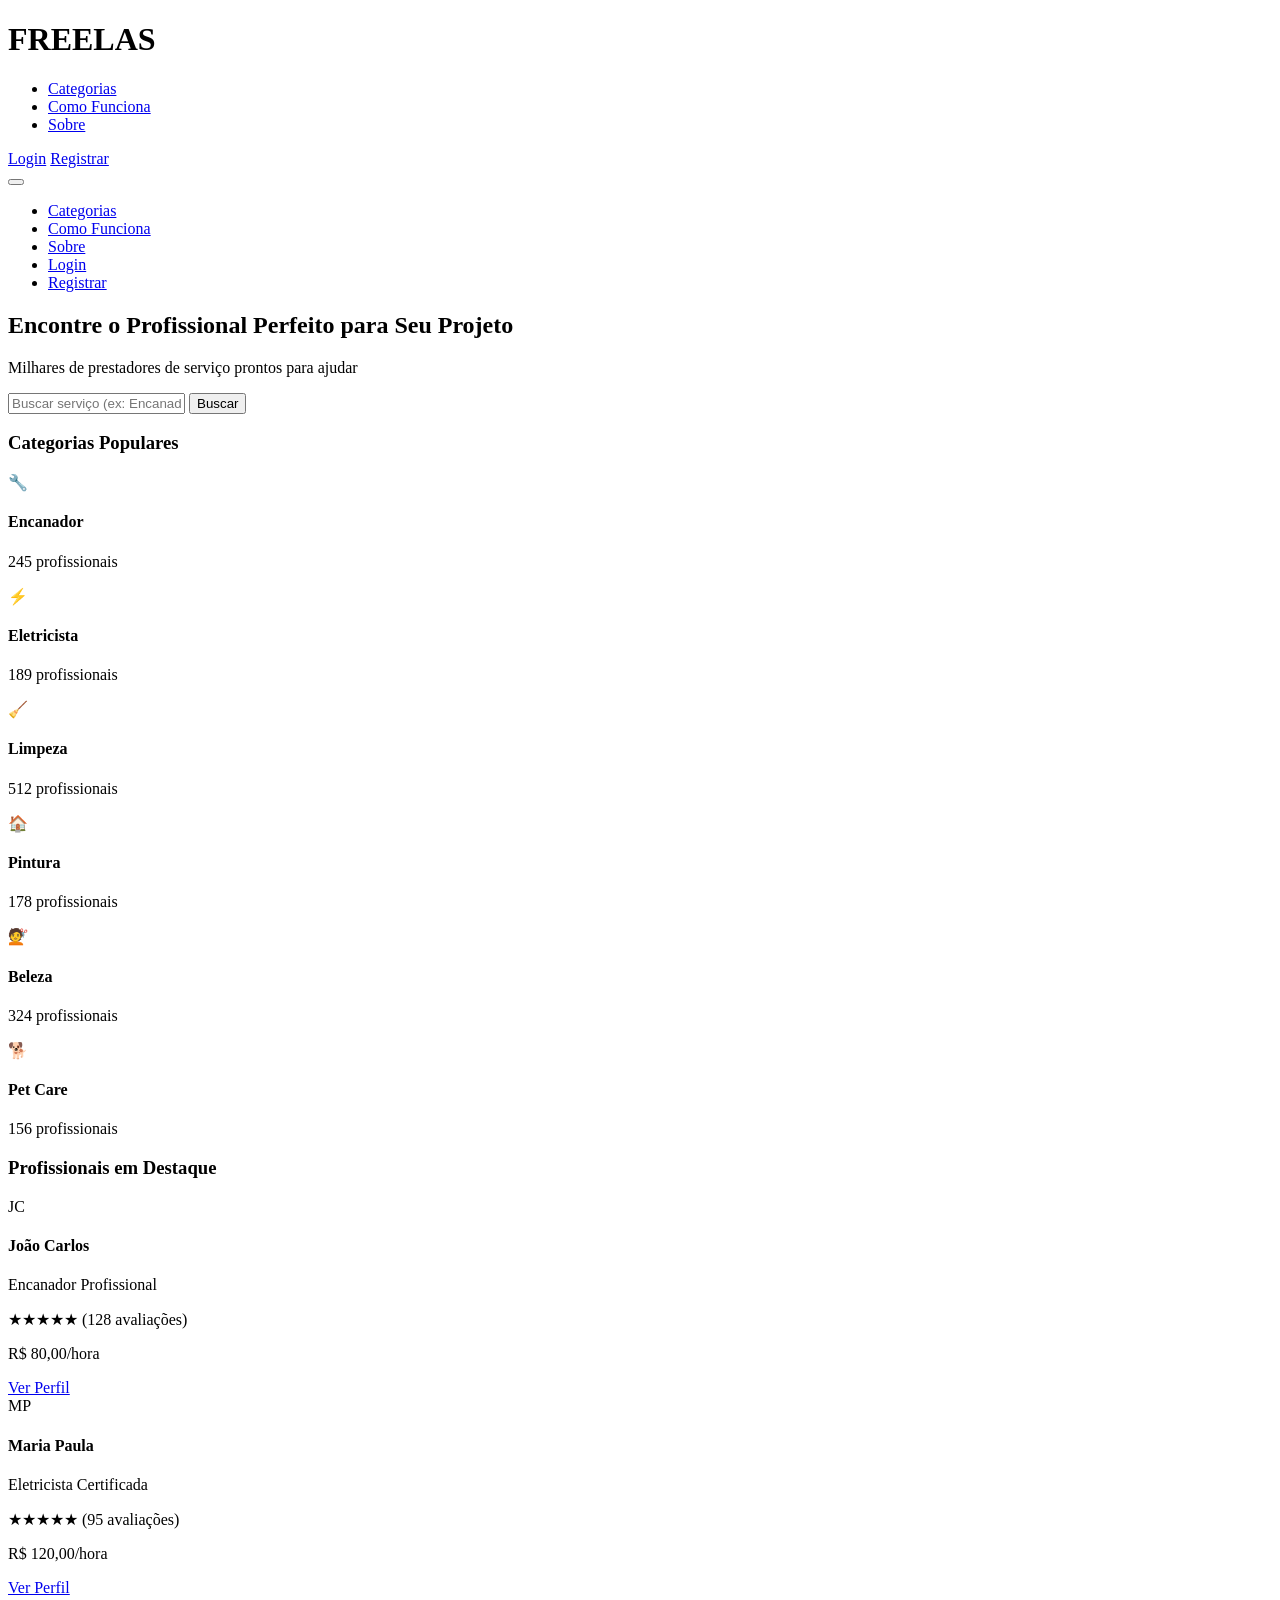
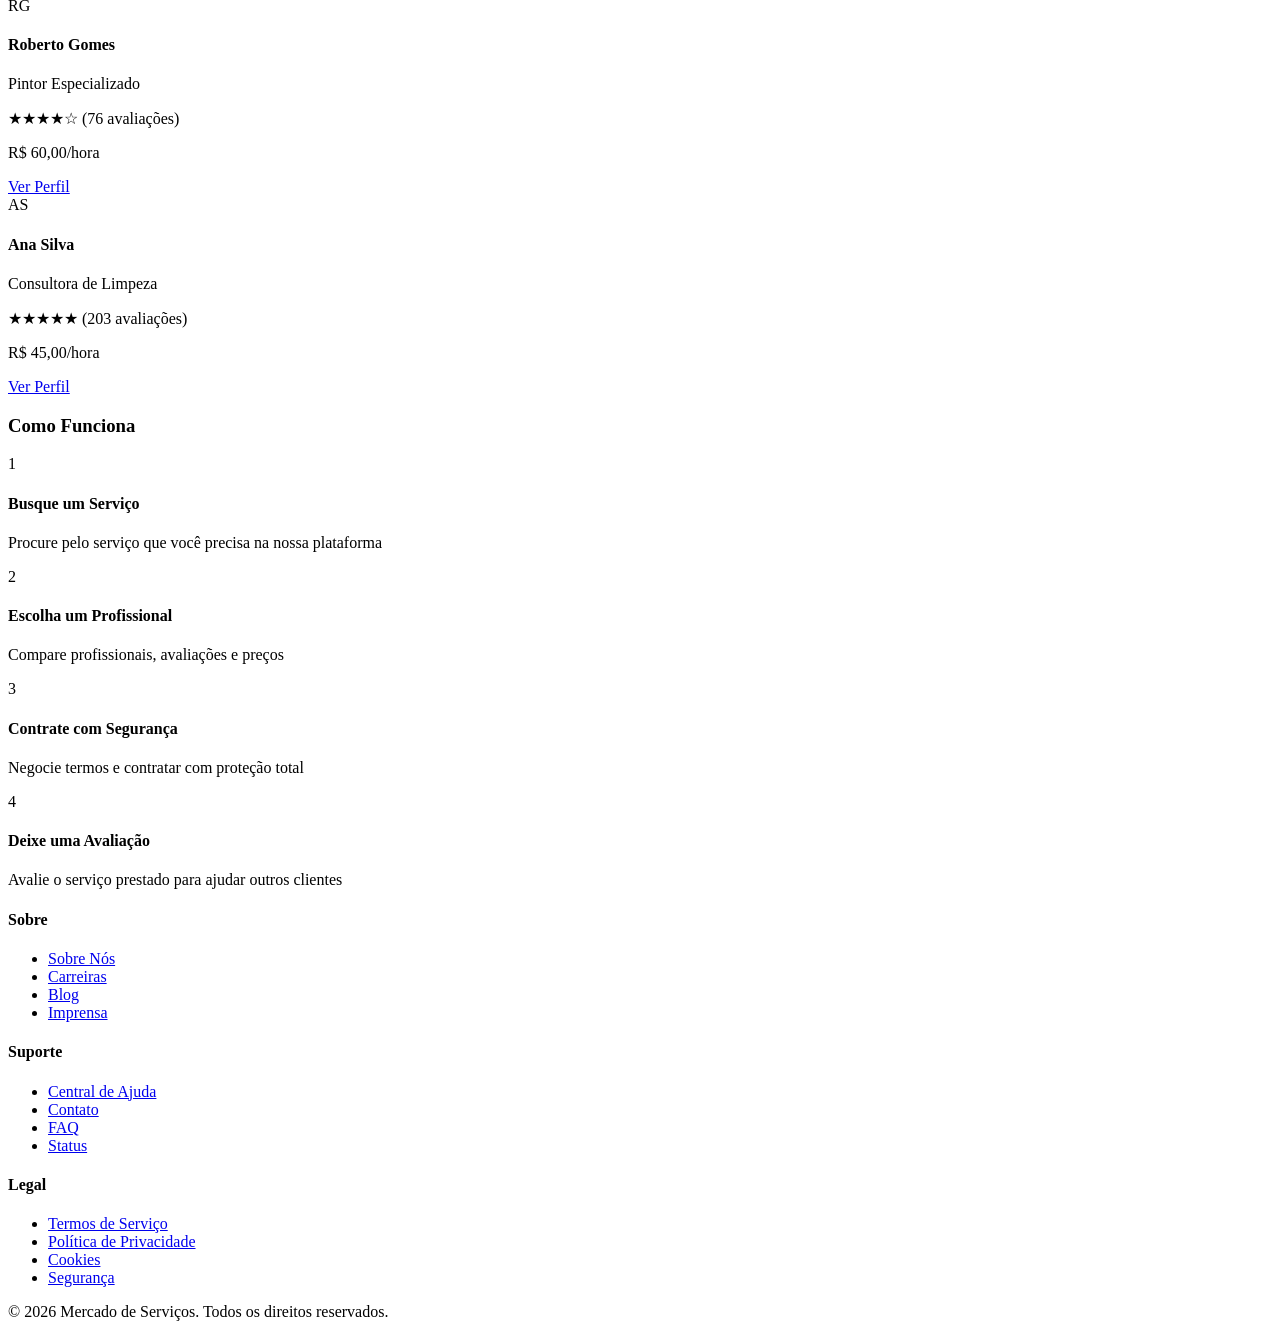
==== index.html @ 902e8f3e "first commit" ====
<!DOCTYPE html>
<html lang="pt-BR">
<head>
    <meta charset="UTF-8">
    <meta name="viewport" content="width=device-width, initial-scale=1.0">
    <title>FREELAS - Plataforma de Prestadores de Serviço</title>
    <link rel=\"stylesheet\" href=\"styles.css\">
    <link rel=\"stylesheet\" href=\"pages/home.css\">
</head>
<body>
    <!-- Header -->
    <header class=\"header\">
        <div class=\"container\">
            <div class=\"header__content\">
                <div class=\"logo\">
                    <h1>FREELAS</h1>
                </div>
                <nav class="nav">
                    <ul class="nav__list">
                        <li><a href="#" class="nav__link">Categorias</a></li>
                        <li><a href="#" class="nav__link">Como Funciona</a></li>
                        <li><a href="#" class="nav__link">Sobre</a></li>
                    </ul>
                </nav>
                <div class="header__actions">
                    <a href="pages/login.html" class="btn btn--secondary">Login</a>
                    <a href="pages/register.html" class="btn btn--primary">Registrar</a>
                </div>
                <button class="hamburger" id="hamburger" aria-label="Menu">
                    <span></span>
                    <span></span>
                    <span></span>
                </button>
            </div>
        </div>
    </header>

    <!-- Mobile Navigation -->
    <nav class="mobile-nav" id="mobileNav">
        <ul class="mobile-nav__list">
            <li><a href="#" class="mobile-nav__link">Categorias</a></li>
            <li><a href="#" class="mobile-nav__link">Como Funciona</a></li>
            <li><a href="#" class="mobile-nav__link">Sobre</a></li>
            <li><a href="login.html" class="mobile-nav__link">Login</a></li>
            <li><a href="register.html" class="mobile-nav__link">Registrar</a></li>
        </ul>
    </nav>

    <!-- Main Content -->
    <main>
        <!-- Hero Section -->
        <section class="hero">
            <div class="container">
                <div class="hero__content">
                    <h2 class="hero__title">Encontre o Profissional Perfeito para Seu Projeto</h2>
                    <p class="hero__subtitle">Milhares de prestadores de serviço prontos para ajudar</p>
                    
                    <form class="search-bar" id="heroSearch">
                        <div class="search-bar__wrapper">
                            <input 
                                type="text" 
                                class="search-bar__input" 
                                placeholder="Buscar serviço (ex: Encanador, Eletricista)..."
                                required
                            >
                            <button type="submit" class="btn btn--primary search-bar__btn">Buscar</button>
                        </div>
                    </form>
                </div>
            </div>
        </section>

        <!-- Categories Section -->
        <section class="categories">
            <div class="container">
                <h3 class="section-title">Categorias Populares</h3>
                <div class="categories__grid">
                    <div class="category-card">
                        <div class="category-card__icon">🔧</div>
                        <h4 class="category-card__title">Encanador</h4>
                        <p class="category-card__count">245 profissionais</p>
                    </div>
                    <div class="category-card">
                        <div class="category-card__icon">⚡</div>
                        <h4 class="category-card__title">Eletricista</h4>
                        <p class="category-card__count">189 profissionais</p>
                    </div>
                    <div class="category-card">
                        <div class="category-card__icon">🧹</div>
                        <h4 class="category-card__title">Limpeza</h4>
                        <p class="category-card__count">512 profissionais</p>
                    </div>
                    <div class="category-card">
                        <div class="category-card__icon">🏠</div>
                        <h4 class="category-card__title">Pintura</h4>
                        <p class="category-card__count">178 profissionais</p>
                    </div>
                    <div class="category-card">
                        <div class="category-card__icon">💇</div>
                        <h4 class="category-card__title">Beleza</h4>
                        <p class="category-card__count">324 profissionais</p>
                    </div>
                    <div class="category-card">
                        <div class="category-card__icon">🐕</div>
                        <h4 class="category-card__title">Pet Care</h4>
                        <p class="category-card__count">156 profissionais</p>
                    </div>
                </div>
            </div>
        </section>

        <!-- Featured Freelancers Section -->
        <section class="featured-freelancers">
            <div class="container">
                <h3 class="section-title">Profissionais em Destaque</h3>
                <div class="freelancers__grid">
                    <div class="freelancer-card">
                        <div class="freelancer-card__image">
                            <div class="placeholder-avatar">JC</div>
                        </div>
                        <h4 class="freelancer-card__name">João Carlos</h4>
                        <p class="freelancer-card__service">Encanador Profissional</p>
                        <div class="freelancer-card__rating">
                            <span class="rating-stars">★★★★★</span>
                            <span class="rating-count">(128 avaliações)</span>
                        </div>
                        <p class="freelancer-card__rate">R$ 80,00/hora</p>
                        <a href="profile.html" class="btn btn--secondary btn--full">Ver Perfil</a>
                    </div>

                    <div class="freelancer-card">
                        <div class="freelancer-card__image">
                            <div class="placeholder-avatar">MP</div>
                        </div>
                        <h4 class="freelancer-card__name">Maria Paula</h4>
                        <p class="freelancer-card__service">Eletricista Certificada</p>
                        <div class="freelancer-card__rating">
                            <span class="rating-stars">★★★★★</span>
                            <span class="rating-count">(95 avaliações)</span>
                        </div>
                        <p class="freelancer-card__rate">R$ 120,00/hora</p>
                        <a href="profile.html" class="btn btn--secondary btn--full">Ver Perfil</a>
                    </div>

                    <div class="freelancer-card">
                        <div class="freelancer-card__image">
                            <div class="placeholder-avatar">RG</div>
                        </div>
                        <h4 class="freelancer-card__name">Roberto Gomes</h4>
                        <p class="freelancer-card__service">Pintor Especializado</p>
                        <div class="freelancer-card__rating">
                            <span class="rating-stars">★★★★☆</span>
                            <span class="rating-count">(76 avaliações)</span>
                        </div>
                        <p class="freelancer-card__rate">R$ 60,00/hora</p>
                        <a href="profile.html" class="btn btn--secondary btn--full">Ver Perfil</a>
                    </div>

                    <div class="freelancer-card">
                        <div class="freelancer-card__image">
                            <div class="placeholder-avatar">AS</div>
                        </div>
                        <h4 class="freelancer-card__name">Ana Silva</h4>
                        <p class="freelancer-card__service">Consultora de Limpeza</p>
                        <div class="freelancer-card__rating">
                            <span class="rating-stars">★★★★★</span>
                            <span class="rating-count">(203 avaliações)</span>
                        </div>
                        <p class="freelancer-card__rate">R$ 45,00/hora</p>
                        <a href="profile.html" class="btn btn--secondary btn--full">Ver Perfil</a>
                    </div>
                </div>
            </div>
        </section>

        <!-- How It Works Section -->
        <section class="how-it-works">
            <div class="container">
                <h3 class="section-title">Como Funciona</h3>
                <div class="steps-grid">
                    <div class="step-card">
                        <div class="step-card__number">1</div>
                        <h4 class="step-card__title">Busque um Serviço</h4>
                        <p class="step-card__description">Procure pelo serviço que você precisa na nossa plataforma</p>
                    </div>
                    <div class="step-card">
                        <div class="step-card__number">2</div>
                        <h4 class="step-card__title">Escolha um Profissional</h4>
                        <p class="step-card__description">Compare profissionais, avaliações e preços</p>
                    </div>
                    <div class="step-card">
                        <div class="step-card__number">3</div>
                        <h4 class="step-card__title">Contrate com Segurança</h4>
                        <p class="step-card__description">Negocie termos e contratar com proteção total</p>
                    </div>
                    <div class="step-card">
                        <div class="step-card__number">4</div>
                        <h4 class="step-card__title">Deixe uma Avaliação</h4>
                        <p class="step-card__description">Avalie o serviço prestado para ajudar outros clientes</p>
                    </div>
                </div>
            </div>
        </section>
    </main>

    <!-- Footer -->
    <footer class="footer">
        <div class="container">
            <div class="footer__grid">
                <div class="footer__section">
                    <h4 class="footer__title">Sobre</h4>
                    <ul class="footer__links">
                        <li><a href="#">Sobre Nós</a></li>
                        <li><a href="#">Carreiras</a></li>
                        <li><a href="#">Blog</a></li>
                        <li><a href="#">Imprensa</a></li>
                    </ul>
                </div>
                <div class="footer__section">
                    <h4 class="footer__title">Suporte</h4>
                    <ul class="footer__links">
                        <li><a href="#">Central de Ajuda</a></li>
                        <li><a href="#">Contato</a></li>
                        <li><a href="#">FAQ</a></li>
                        <li><a href="#">Status</a></li>
                    </ul>
                </div>
                <div class="footer__section">
                    <h4 class="footer__title">Legal</h4>
                    <ul class="footer__links">
                        <li><a href="#">Termos de Serviço</a></li>
                        <li><a href="#">Política de Privacidade</a></li>
                        <li><a href="#">Cookies</a></li>
                        <li><a href="#">Segurança</a></li>
                    </ul>
                </div>
            </div>
            <div class="footer__bottom">
                <p>&copy; 2026 Mercado de Serviços. Todos os direitos reservados.</p>
            </div>
        </div>
    </footer>

    <script src="script.js"></script>
</body>
</html>
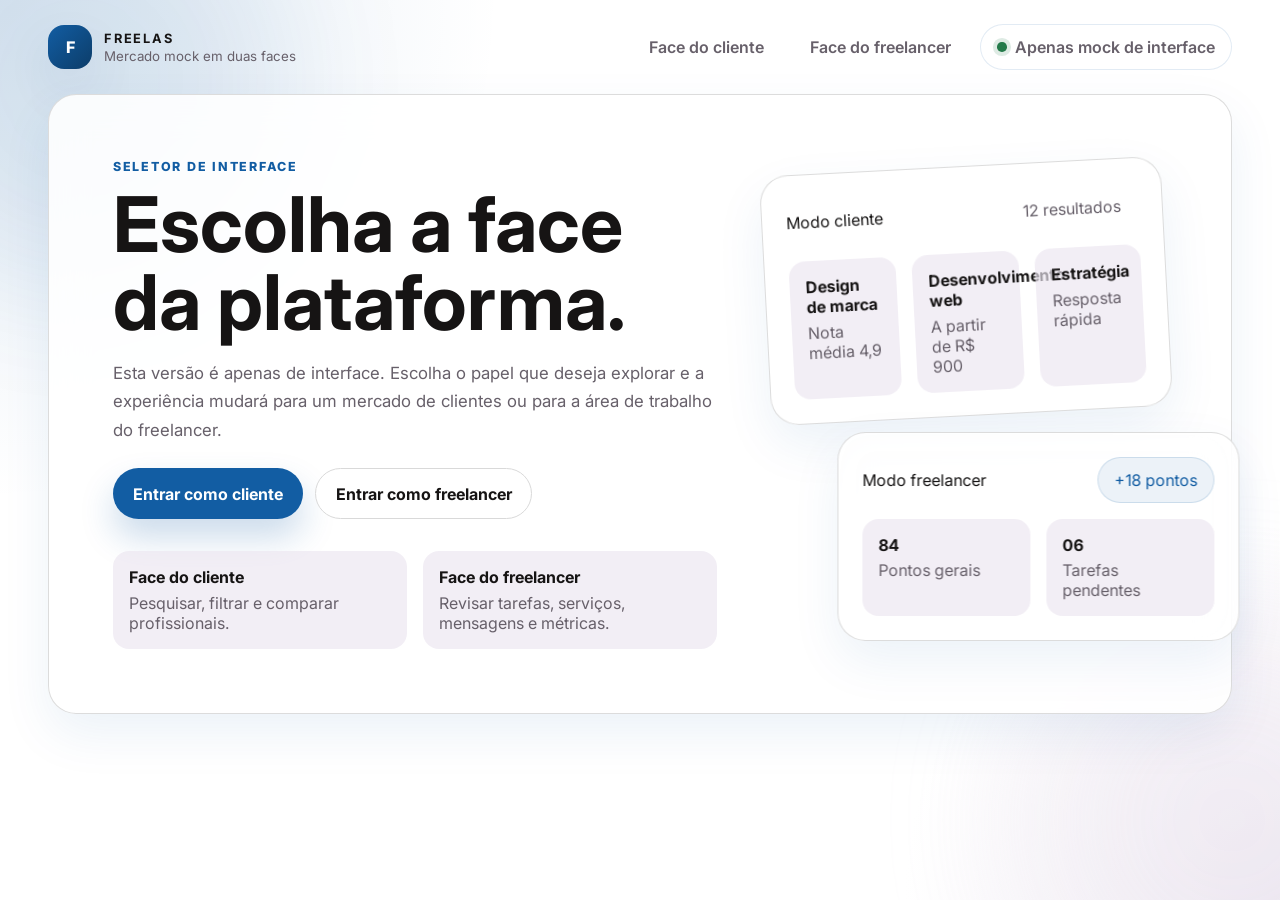
==== commit 13a5868d: "-versão final" ====
--- a/index.html
+++ b/index.html
@@ -1,246 +1,243 @@
 <!DOCTYPE html>
 <html lang="pt-BR">
-<head>
-    <meta charset="UTF-8">
-    <meta name="viewport" content="width=device-width, initial-scale=1.0">
-    <title>FREELAS - Plataforma de Prestadores de Serviço</title>
-    <link rel=\"stylesheet\" href=\"styles.css\">
-    <link rel=\"stylesheet\" href=\"pages/home.css\">
-</head>
-<body>
-    <!-- Header -->
-    <header class=\"header\">
-        <div class=\"container\">
-            <div class=\"header__content\">
-                <div class=\"logo\">
-                    <h1>FREELAS</h1>
-                </div>
-                <nav class="nav">
-                    <ul class="nav__list">
-                        <li><a href="#" class="nav__link">Categorias</a></li>
-                        <li><a href="#" class="nav__link">Como Funciona</a></li>
-                        <li><a href="#" class="nav__link">Sobre</a></li>
-                    </ul>
-                </nav>
-                <div class="header__actions">
-                    <a href="pages/login.html" class="btn btn--secondary">Login</a>
-                    <a href="pages/register.html" class="btn btn--primary">Registrar</a>
-                </div>
-                <button class="hamburger" id="hamburger" aria-label="Menu">
-                    <span></span>
-                    <span></span>
-                    <span></span>
-                </button>
-            </div>
-        </div>
+  <head>
+    <meta charset="UTF-8" />
+    <meta name="viewport" content="width=device-width, initial-scale=1.0" />
+    <meta name="description" content="Interface mock do FREELAS para clientes e freelancers." />
+    <title>FREELAS</title>
+    <link rel="preconnect" href="https://fonts.googleapis.com" />
+    <link rel="preconnect" href="https://fonts.gstatic.com" crossorigin />
+    <link href="https://fonts.googleapis.com/css2?family=Inter:wght@400;500;600;700;800&display=swap" rel="stylesheet" />
+    <link rel="stylesheet" href="style.css" />
+  </head>
+  <body class="app-shell" data-role="selector">
+    <div class="ambient ambient-left" aria-hidden="true"></div>
+    <div class="ambient ambient-right" aria-hidden="true"></div>
+
+    <header class="topbar">
+      <a class="brand" href="./" aria-label="FREELAS home">
+        <span class="brand-mark">F</span>
+        <span>
+          <strong>FREELAS</strong>
+          <small>Mercado mock em duas faces</small>
+        </span>
+      </a>
+
+      <div class="topbar-actions">
+        <div class="role-pills" role="tablist" aria-label="Trocar experiência">
+          <button class="pill" type="button" data-switch-role="client">Face do cliente</button>
+          <button class="pill" type="button" data-switch-role="freelancer">Face do freelancer</button>
+        </div>
+        <div class="session-badge">
+          <span class="dot"></span>
+          Apenas mock de interface
+        </div>
+      </div>
     </header>
 
-    <!-- Mobile Navigation -->
-    <nav class="mobile-nav" id="mobileNav">
-        <ul class="mobile-nav__list">
-            <li><a href="#" class="mobile-nav__link">Categorias</a></li>
-            <li><a href="#" class="mobile-nav__link">Como Funciona</a></li>
-            <li><a href="#" class="mobile-nav__link">Sobre</a></li>
-            <li><a href="login.html" class="mobile-nav__link">Login</a></li>
-            <li><a href="register.html" class="mobile-nav__link">Registrar</a></li>
-        </ul>
-    </nav>
-
-    <!-- Main Content -->
-    <main>
-        <!-- Hero Section -->
-        <section class="hero">
-            <div class="container">
-                <div class="hero__content">
-                    <h2 class="hero__title">Encontre o Profissional Perfeito para Seu Projeto</h2>
-                    <p class="hero__subtitle">Milhares de prestadores de serviço prontos para ajudar</p>
-                    
-                    <form class="search-bar" id="heroSearch">
-                        <div class="search-bar__wrapper">
-                            <input 
-                                type="text" 
-                                class="search-bar__input" 
-                                placeholder="Buscar serviço (ex: Encanador, Eletricista)..."
-                                required
-                            >
-                            <button type="submit" class="btn btn--primary search-bar__btn">Buscar</button>
-                        </div>
-                    </form>
-                </div>
-            </div>
+    <main class="app-main">
+      <section class="hero-panel" id="role-selector" aria-labelledby="role-selector-title">
+        <div class="hero-copy">
+          <p class="eyebrow">Seletor de interface</p>
+          <h1 id="role-selector-title">Escolha a face da plataforma.</h1>
+          <p class="hero-text">
+            Esta versão é apenas de interface. Escolha o papel que deseja explorar e a experiência mudará para um mercado de clientes ou para a área de trabalho do freelancer.
+          </p>
+
+          <div class="hero-actions">
+            <button class="cta primary" type="button" data-start-role="client">Entrar como cliente</button>
+            <button class="cta secondary" type="button" data-start-role="freelancer">Entrar como freelancer</button>
+          </div>
+
+          <div class="hero-notes">
+            <div>
+              <strong>Face do cliente</strong>
+              <span>Pesquisar, filtrar e comparar profissionais.</span>
+            </div>
+            <div>
+              <strong>Face do freelancer</strong>
+              <span>Revisar tarefas, serviços, mensagens e métricas.</span>
+            </div>
+          </div>
+        </div>
+
+        <div class="hero-preview">
+          <div class="preview-card preview-card-client">
+            <div class="preview-header">
+              <span>Modo cliente</span>
+              <span class="preview-chip">12 resultados</span>
+            </div>
+            <div class="preview-grid">
+              <article>
+                <strong>Design de marca</strong>
+                <span>Nota média 4,9</span>
+              </article>
+              <article>
+                <strong>Desenvolvimento web</strong>
+                <span>A partir de R$ 900</span>
+              </article>
+              <article>
+                <strong>Estratégia</strong>
+                <span>Resposta rápida</span>
+              </article>
+            </div>
+          </div>
+
+          <div class="preview-card preview-card-freelancer">
+            <div class="preview-header">
+              <span>Modo freelancer</span>
+              <span class="preview-chip accent">+18 pontos</span>
+            </div>
+            <div class="mini-metrics">
+              <article>
+                <strong>84</strong>
+                <span>Pontos gerais</span>
+              </article>
+              <article>
+                <strong>06</strong>
+                <span>Tarefas pendentes</span>
+              </article>
+            </div>
+          </div>
+        </div>
+      </section>
+
+      <section class="experience" id="experience" hidden>
+        <section class="client-experience" id="client-experience" hidden>
+          <div class="client-toolbar surface-panel">
+            <div>
+              <p class="eyebrow">Mercado</p>
+              <h2>Encontre o profissional certo</h2>
+            </div>
+
+            <div class="toolbar-actions">
+              <label class="searchbar">
+                <span class="icon" aria-hidden="true">
+                  <svg viewBox="0 0 24 24" fill="none" stroke="currentColor" stroke-width="2" stroke-linecap="round" stroke-linejoin="round">
+                    <circle cx="11" cy="11" r="7"></circle>
+                    <path d="m20 20-3.5-3.5"></path>
+                  </svg>
+                </span>
+                <input id="client-search" type="search" placeholder="Buscar por nome, habilidade ou cidade" />
+              </label>
+
+              <button class="cta secondary filters-button" type="button" data-open-filters>Filtros</button>
+            </div>
+          </div>
+
+          <div class="client-layout">
+            <aside class="filter-sidebar surface-panel" aria-label="Filtros do mercado">
+              <div class="sidebar-title">
+                <h3>Filtros</h3>
+                <button class="text-button" type="button" data-reset-client-filters>Redefinir</button>
+              </div>
+
+              <div class="filter-group">
+                <h4>Categoria</h4>
+                <label><input type="radio" name="category" value="all" checked /> Todas</label>
+                <label><input type="radio" name="category" value="design" /> Design</label>
+                <label><input type="radio" name="category" value="development" /> Desenvolvimento</label>
+                <label><input type="radio" name="category" value="marketing" /> Marketing</label>
+                <label><input type="radio" name="category" value="writing" /> Redação</label>
+              </div>
+
+              <div class="filter-group">
+                <h4>Nota mínima</h4>
+                <input id="rating-range" type="range" min="3" max="5" step="0.5" value="4" />
+                <div class="range-labels">
+                  <span>3.0</span>
+                  <span id="rating-value">4.0+</span>
+                  <span>5.0</span>
+                </div>
+              </div>
+
+              <div class="filter-group">
+                <h4>Orçamento</h4>
+                <label><input type="checkbox" name="budget" value="starter" checked /> Inicial</label>
+                <label><input type="checkbox" name="budget" value="growth" checked /> Crescimento</label>
+                <label><input type="checkbox" name="budget" value="premium" checked /> Premium</label>
+              </div>
+            </aside>
+
+            <div class="client-results">
+              <div class="results-meta surface-panel">
+                <div>
+                  <strong id="results-count">0 profissionais</strong>
+                  <p id="results-summary">Refine sua busca para comparar talentos rapidamente.</p>
+                </div>
+
+                <label class="sorter">
+                  <span>Ordenar por</span>
+                  <select id="client-sort">
+                    <option value="recommended">Recomendados</option>
+                    <option value="rating">Maior nota</option>
+                    <option value="price">Menor preço</option>
+                    <option value="response">Resposta mais rápida</option>
+                  </select>
+                </label>
+              </div>
+
+              <div class="active-chips" id="active-client-filters" aria-live="polite"></div>
+              <div class="professional-grid" id="professional-grid"></div>
+            </div>
+
+            <aside class="spotlight surface-panel" id="professional-spotlight" aria-live="polite"></aside>
+          </div>
         </section>
 
-        <!-- Categories Section -->
-        <section class="categories">
-            <div class="container">
-                <h3 class="section-title">Categorias Populares</h3>
-                <div class="categories__grid">
-                    <div class="category-card">
-                        <div class="category-card__icon">🔧</div>
-                        <h4 class="category-card__title">Encanador</h4>
-                        <p class="category-card__count">245 profissionais</p>
-                    </div>
-                    <div class="category-card">
-                        <div class="category-card__icon">⚡</div>
-                        <h4 class="category-card__title">Eletricista</h4>
-                        <p class="category-card__count">189 profissionais</p>
-                    </div>
-                    <div class="category-card">
-                        <div class="category-card__icon">🧹</div>
-                        <h4 class="category-card__title">Limpeza</h4>
-                        <p class="category-card__count">512 profissionais</p>
-                    </div>
-                    <div class="category-card">
-                        <div class="category-card__icon">🏠</div>
-                        <h4 class="category-card__title">Pintura</h4>
-                        <p class="category-card__count">178 profissionais</p>
-                    </div>
-                    <div class="category-card">
-                        <div class="category-card__icon">💇</div>
-                        <h4 class="category-card__title">Beleza</h4>
-                        <p class="category-card__count">324 profissionais</p>
-                    </div>
-                    <div class="category-card">
-                        <div class="category-card__icon">🐕</div>
-                        <h4 class="category-card__title">Pet Care</h4>
-                        <p class="category-card__count">156 profissionais</p>
-                    </div>
-                </div>
-            </div>
+        <section class="freelancer-experience" id="freelancer-experience" hidden>
+          <div class="workspace-layout">
+            <aside class="workspace-sidebar surface-panel" aria-label="Navegação da área de trabalho">
+              <div>
+                <p class="eyebrow">Área de trabalho</p>
+                <h2>Gerencie o dia</h2>
+              </div>
+
+              <nav class="workspace-nav" id="workspace-nav">
+                <button class="nav-item active" type="button" data-workspace-view="dashboard">Painel</button>
+                <button class="nav-item" type="button" data-workspace-view="services">Meus serviços</button>
+                <button class="nav-item" type="button" data-workspace-view="activities">Atividades</button>
+                <button class="nav-item" type="button" data-workspace-view="messages">Mensagens</button>
+              </nav>
+
+              <div class="sidebar-summary">
+                <strong>Pulso de hoje</strong>
+                <span>3 novos pedidos, 2 mensagens não lidas e 1 avaliação aguardando resposta.</span>
+              </div>
+            </aside>
+
+            <div class="workspace-main">
+              <div class="workspace-header surface-panel">
+                <div>
+                  <p class="eyebrow">Face do freelancer</p>
+                  <h2 id="workspace-title">Painel</h2>
+                </div>
+                <div class="workspace-switcher" role="tablist" aria-label="Visões da área de trabalho">
+                  <button class="pill active" type="button" data-workspace-view="dashboard">Painel</button>
+                  <button class="pill" type="button" data-workspace-view="services">Serviços</button>
+                  <button class="pill" type="button" data-workspace-view="activities">Atividades</button>
+                  <button class="pill" type="button" data-workspace-view="messages">Mensagens</button>
+                </div>
+              </div>
+
+              <div id="workspace-content"></div>
+            </div>
+          </div>
         </section>
-
-        <!-- Featured Freelancers Section -->
-        <section class="featured-freelancers">
-            <div class="container">
-                <h3 class="section-title">Profissionais em Destaque</h3>
-                <div class="freelancers__grid">
-                    <div class="freelancer-card">
-                        <div class="freelancer-card__image">
-                            <div class="placeholder-avatar">JC</div>
-                        </div>
-                        <h4 class="freelancer-card__name">João Carlos</h4>
-                        <p class="freelancer-card__service">Encanador Profissional</p>
-                        <div class="freelancer-card__rating">
-                            <span class="rating-stars">★★★★★</span>
-                            <span class="rating-count">(128 avaliações)</span>
-                        </div>
-                        <p class="freelancer-card__rate">R$ 80,00/hora</p>
-                        <a href="profile.html" class="btn btn--secondary btn--full">Ver Perfil</a>
-                    </div>
-
-                    <div class="freelancer-card">
-                        <div class="freelancer-card__image">
-                            <div class="placeholder-avatar">MP</div>
-                        </div>
-                        <h4 class="freelancer-card__name">Maria Paula</h4>
-                        <p class="freelancer-card__service">Eletricista Certificada</p>
-                        <div class="freelancer-card__rating">
-                            <span class="rating-stars">★★★★★</span>
-                            <span class="rating-count">(95 avaliações)</span>
-                        </div>
-                        <p class="freelancer-card__rate">R$ 120,00/hora</p>
-                        <a href="profile.html" class="btn btn--secondary btn--full">Ver Perfil</a>
-                    </div>
-
-                    <div class="freelancer-card">
-                        <div class="freelancer-card__image">
-                            <div class="placeholder-avatar">RG</div>
-                        </div>
-                        <h4 class="freelancer-card__name">Roberto Gomes</h4>
-                        <p class="freelancer-card__service">Pintor Especializado</p>
-                        <div class="freelancer-card__rating">
-                            <span class="rating-stars">★★★★☆</span>
-                            <span class="rating-count">(76 avaliações)</span>
-                        </div>
-                        <p class="freelancer-card__rate">R$ 60,00/hora</p>
-                        <a href="profile.html" class="btn btn--secondary btn--full">Ver Perfil</a>
-                    </div>
-
-                    <div class="freelancer-card">
-                        <div class="freelancer-card__image">
-                            <div class="placeholder-avatar">AS</div>
-                        </div>
-                        <h4 class="freelancer-card__name">Ana Silva</h4>
-                        <p class="freelancer-card__service">Consultora de Limpeza</p>
-                        <div class="freelancer-card__rating">
-                            <span class="rating-stars">★★★★★</span>
-                            <span class="rating-count">(203 avaliações)</span>
-                        </div>
-                        <p class="freelancer-card__rate">R$ 45,00/hora</p>
-                        <a href="profile.html" class="btn btn--secondary btn--full">Ver Perfil</a>
-                    </div>
-                </div>
-            </div>
-        </section>
-
-        <!-- How It Works Section -->
-        <section class="how-it-works">
-            <div class="container">
-                <h3 class="section-title">Como Funciona</h3>
-                <div class="steps-grid">
-                    <div class="step-card">
-                        <div class="step-card__number">1</div>
-                        <h4 class="step-card__title">Busque um Serviço</h4>
-                        <p class="step-card__description">Procure pelo serviço que você precisa na nossa plataforma</p>
-                    </div>
-                    <div class="step-card">
-                        <div class="step-card__number">2</div>
-                        <h4 class="step-card__title">Escolha um Profissional</h4>
-                        <p class="step-card__description">Compare profissionais, avaliações e preços</p>
-                    </div>
-                    <div class="step-card">
-                        <div class="step-card__number">3</div>
-                        <h4 class="step-card__title">Contrate com Segurança</h4>
-                        <p class="step-card__description">Negocie termos e contratar com proteção total</p>
-                    </div>
-                    <div class="step-card">
-                        <div class="step-card__number">4</div>
-                        <h4 class="step-card__title">Deixe uma Avaliação</h4>
-                        <p class="step-card__description">Avalie o serviço prestado para ajudar outros clientes</p>
-                    </div>
-                </div>
-            </div>
-        </section>
+      </section>
     </main>
 
-    <!-- Footer -->
-    <footer class="footer">
-        <div class="container">
-            <div class="footer__grid">
-                <div class="footer__section">
-                    <h4 class="footer__title">Sobre</h4>
-                    <ul class="footer__links">
-                        <li><a href="#">Sobre Nós</a></li>
-                        <li><a href="#">Carreiras</a></li>
-                        <li><a href="#">Blog</a></li>
-                        <li><a href="#">Imprensa</a></li>
-                    </ul>
-                </div>
-                <div class="footer__section">
-                    <h4 class="footer__title">Suporte</h4>
-                    <ul class="footer__links">
-                        <li><a href="#">Central de Ajuda</a></li>
-                        <li><a href="#">Contato</a></li>
-                        <li><a href="#">FAQ</a></li>
-                        <li><a href="#">Status</a></li>
-                    </ul>
-                </div>
-                <div class="footer__section">
-                    <h4 class="footer__title">Legal</h4>
-                    <ul class="footer__links">
-                        <li><a href="#">Termos de Serviço</a></li>
-                        <li><a href="#">Política de Privacidade</a></li>
-                        <li><a href="#">Cookies</a></li>
-                        <li><a href="#">Segurança</a></li>
-                    </ul>
-                </div>
-            </div>
-            <div class="footer__bottom">
-                <p>&copy; 2026 Mercado de Serviços. Todos os direitos reservados.</p>
-            </div>
-        </div>
-    </footer>
-
-    <script src="script.js"></script>
-</body>
-</html>
+    <div class="drawer" id="filter-drawer" hidden>
+      <div class="drawer-backdrop" data-close-filters></div>
+      <div class="drawer-panel surface-panel" role="dialog" aria-modal="true" aria-labelledby="drawer-title">
+        <div class="drawer-head">
+          <h3 id="drawer-title">Filtros do mercado</h3>
+          <button class="icon-button" type="button" data-close-filters aria-label="Fechar filtros">✕</button>
+        </div>
+        <div id="mobile-filter-copy"></div>
+      </div>
+    </div>
+
+    <script src="app.js"></script>
+  </body>
+</html>
--- a/style.css
+++ b/style.css
@@ -0,0 +1,209 @@
+:root {
+  color-scheme: light;
+  --primary: #125da3;
+  --background: #ffffff;
+  --surface: #ece6f0;
+  --text: #161414;
+  --border: #d9d9d9;
+  --muted: #67606a;
+  --success: #247a4a;
+  --warning: #9b5f00;
+  --shadow: 0 20px 50px rgba(18, 93, 163, 0.08);
+  --radius-md: 8px;
+  --radius-lg: 16px;
+  --radius-xl: 28px;
+  --space-1: 4px;
+  --space-2: 8px;
+  --space-3: 12px;
+  --space-4: 16px;
+  --space-5: 24px;
+  --space-6: 32px;
+  --space-7: 40px;
+  --space-8: 48px;
+}
+
+* { box-sizing: border-box; }
+html, body { min-height: 100%; }
+body {
+  margin: 0;
+  font-family: 'Inter', system-ui, -apple-system, BlinkMacSystemFont, 'Segoe UI', sans-serif;
+  color: var(--text);
+  background:
+    radial-gradient(circle at top left, rgba(18, 93, 163, 0.12), transparent 32%),
+    radial-gradient(circle at bottom right, rgba(236, 230, 240, 0.9), transparent 24%),
+    var(--background);
+}
+button, input, select { font: inherit; }
+button { cursor: pointer; }
+a { color: inherit; text-decoration: none; }
+.app-shell { position: relative; overflow-x: hidden; }
+.ambient {
+  position: fixed; width: 26rem; height: 26rem; border-radius: 50%; filter: blur(72px); opacity: 0.26; pointer-events: none; z-index: 0;
+}
+.ambient-left { top: -8rem; left: -8rem; background: rgba(18, 93, 163, 0.35); }
+.ambient-right { right: -10rem; bottom: -8rem; background: rgba(236, 230, 240, 0.95); }
+.topbar, .app-main { position: relative; z-index: 1; }
+.topbar {
+  display: flex; align-items: center; justify-content: space-between; gap: var(--space-4);
+  padding: var(--space-5) clamp(var(--space-4), 4vw, var(--space-8));
+}
+.brand { display: inline-flex; align-items: center; gap: var(--space-3); }
+.brand strong { display: block; letter-spacing: 0.14em; font-size: 0.8rem; }
+.brand small { display: block; color: var(--muted); margin-top: 2px; }
+.brand-mark {
+  display: grid; place-items: center; width: 2.75rem; height: 2.75rem; border-radius: 16px; color: white;
+  background: linear-gradient(135deg, var(--primary), #0c3d69); box-shadow: var(--shadow); font-weight: 800;
+}
+.topbar-actions, .role-pills, .hero-actions, .toolbar-actions, .workspace-switcher {
+  display: flex; align-items: center; gap: var(--space-3);
+}
+.session-badge, .preview-chip, .pill, .cta, .text-button, .nav-item, .sorter select, .icon-button {
+  border: 1px solid transparent; border-radius: 999px;
+}
+.session-badge, .preview-chip, .pill, .nav-item, .sorter select, .icon-button {
+  display: inline-flex; align-items: center; gap: 0.5rem; background: rgba(255, 255, 255, 0.82); color: var(--muted); padding: 0.75rem 1rem; backdrop-filter: blur(12px);
+}
+.session-badge { border-color: rgba(18, 93, 163, 0.12); font-weight: 600; }
+.session-badge .dot { width: 0.6rem; height: 0.6rem; border-radius: 50%; background: var(--success); box-shadow: 0 0 0 4px rgba(36, 122, 74, 0.15); }
+.pill, .nav-item, .text-button, .icon-button { transition: transform 180ms ease, background-color 180ms ease, color 180ms ease, border-color 180ms ease, box-shadow 180ms ease; }
+.pill:hover, .cta:hover, .nav-item:hover, .text-button:hover, .icon-button:hover { transform: translateY(-1px); }
+.pill { font-weight: 600; }
+.pill.active, .nav-item.active { background: var(--primary); color: white; box-shadow: 0 16px 32px rgba(18, 93, 163, 0.2); }
+.app-main { padding: 0 clamp(var(--space-4), 4vw, var(--space-8)) var(--space-8); }
+.hero-panel, .surface-panel, .preview-card, .drawer-panel {
+  border: 1px solid rgba(217, 217, 217, 0.9); background: rgba(255, 255, 255, 0.88); backdrop-filter: blur(18px); box-shadow: var(--shadow);
+}
+.hero-panel {
+  display: grid; grid-template-columns: 1.2fr 0.8fr; gap: clamp(var(--space-5), 5vw, var(--space-8)); padding: clamp(var(--space-5), 5vw, 4.5rem); border-radius: var(--radius-xl);
+}
+.hero-copy h1, .client-toolbar h2, .workspace-header h2, .workspace-sidebar h2, .drawer-panel h3, .sidebar-title h3, .spotlight h3 { margin: 0; line-height: 1.02; }
+.eyebrow { margin: 0 0 var(--space-3); color: var(--primary); font-size: 0.78rem; font-weight: 800; letter-spacing: 0.14em; text-transform: uppercase; }
+.hero-copy h1 { max-width: 12ch; font-size: clamp(2.7rem, 6vw, 5.1rem); }
+.hero-text { max-width: 60ch; margin: var(--space-4) 0 0; color: var(--muted); font-size: 1.05rem; line-height: 1.7; }
+.cta, .text-button, .icon-button, .sorter select { min-height: 2.9rem; }
+.cta { padding: 0.9rem 1.2rem; font-weight: 700; }
+.cta.primary { background: var(--primary); color: white; box-shadow: 0 18px 34px rgba(18, 93, 163, 0.22); }
+.cta.secondary, .text-button, .icon-button { background: white; color: var(--text); border-color: var(--border); }
+.hero-actions { flex-wrap: wrap; margin-top: var(--space-5); }
+.hero-notes { display: grid; grid-template-columns: repeat(2, minmax(0, 1fr)); gap: var(--space-4); margin-top: var(--space-6); }
+.hero-notes div, .sidebar-summary, .preview-grid article, .mini-metrics article { padding: var(--space-4); border-radius: var(--radius-lg); background: rgba(236, 230, 240, 0.66); }
+.hero-notes strong, .preview-grid strong, .mini-metrics strong, .sidebar-summary strong { display: block; margin-bottom: 0.35rem; }
+.hero-notes span, .preview-grid span, .mini-metrics span, .sidebar-summary span, .result-card p, .spotlight p, .task-row p, .review-card p, .service-card p, .conversation-list span, .message-body span { color: var(--muted); }
+.hero-preview { display: grid; align-content: center; gap: var(--space-4); }
+.preview-card { border-radius: var(--radius-xl); padding: var(--space-5); }
+.preview-card-client { transform: rotate(-3deg); }
+.preview-card-freelancer { transform: translateX(18%); }
+.preview-header, .results-meta, .drawer-head, .sidebar-title, .task-row, .review-head, .service-head, .conversation-item, .message-row, .workspace-header, .client-toolbar, .profile-head, .professional-meta, .detail-row, .metric-card, .spotlight-list li {
+  display: flex; align-items: center; justify-content: space-between; gap: var(--space-4);
+}
+.preview-grid, .mini-metrics, .metric-grid, .professional-grid, .service-grid, .review-list, .task-list, .conversation-list, .message-stream, .activity-list { display: grid; gap: var(--space-4); }
+.metric-grid { margin-bottom: var(--space-5); }
+.preview-grid { margin-top: var(--space-4); grid-template-columns: repeat(3, minmax(0, 1fr)); }
+.mini-metrics { margin-top: var(--space-4); grid-template-columns: repeat(2, minmax(0, 1fr)); }
+.preview-chip.accent { background: rgba(18, 93, 163, 0.08); color: var(--primary); border-color: rgba(18, 93, 163, 0.15); }
+.experience { margin-top: var(--space-6); }
+.client-layout { display: grid; grid-template-columns: 1.15fr 2.2fr 1fr; gap: var(--space-5); align-items: start; }
+.client-toolbar, .workspace-header, .results-meta, .surface-panel { border-radius: var(--radius-xl); }
+.client-toolbar { margin-bottom: var(--space-5); padding: var(--space-5); }
+.searchbar { display: flex; align-items: center; gap: var(--space-3); min-width: min(100%, 26rem); padding: 0 1rem; border: 1px solid var(--border); border-radius: 999px; background: white; }
+.searchbar input { width: 100%; min-height: 2.9rem; border: 0; outline: none; background: transparent; }
+.searchbar .icon { width: 1rem; height: 1rem; color: var(--muted); }
+.filter-sidebar, .spotlight, .workspace-sidebar { position: sticky; top: 1.25rem; padding: var(--space-5); }
+.sidebar-title, .filter-group + .filter-group { margin-top: var(--space-5); }
+.filter-group h4, .sorter span, .spotlight h4, .workspace-nav .nav-item, .conversation-item strong, .detail-row strong { margin: 0; }
+.filter-group { display: grid; gap: var(--space-3); }
+.filter-group label { display: flex; align-items: center; gap: var(--space-3); color: var(--muted); }
+.filter-group input[type='radio'], .filter-group input[type='checkbox'] { accent-color: var(--primary); }
+.range-labels { display: flex; justify-content: space-between; color: var(--muted); font-size: 0.9rem; }
+.client-results { min-width: 0; }
+.results-meta, .workspace-header { padding: var(--space-5); margin-bottom: var(--space-4); }
+.results-meta p { margin: 0.4rem 0 0; color: var(--muted); }
+.sorter { display: grid; gap: 0.45rem; }
+.sorter select { min-width: 12rem; padding: 0 1rem; }
+.active-chips { display: flex; flex-wrap: wrap; gap: var(--space-2); margin-bottom: var(--space-4); }
+.chip { display: inline-flex; align-items: center; gap: 0.4rem; border-radius: 999px; border: 1px solid rgba(18, 93, 163, 0.14); background: rgba(18, 93, 163, 0.08); color: var(--primary); padding: 0.5rem 0.8rem; font-size: 0.9rem; font-weight: 600; }
+.professional-grid { grid-template-columns: repeat(2, minmax(0, 1fr)); }
+.result-card, .service-card, .task-row, .review-card, .conversation-item, .message-row, .metric-card, .activity-card { border: 1px solid var(--border); border-radius: var(--radius-lg); background: white; box-shadow: 0 10px 24px rgba(22, 20, 20, 0.03); }
+.result-card { padding: var(--space-5); display: grid; gap: var(--space-4); }
+.result-card.featured { border-color: rgba(18, 93, 163, 0.35); box-shadow: 0 18px 34px rgba(18, 93, 163, 0.12); }
+.result-card header, .result-card footer, .professional-meta, .detail-row, .review-head, .service-head, .task-row, .conversation-item, .message-row, .metric-card, .activity-card { display: flex; justify-content: space-between; gap: var(--space-3); }
+.avatar { width: 3rem; height: 3rem; display: grid; place-items: center; border-radius: 50%; color: white; background: linear-gradient(135deg, var(--primary), #0f4576); font-weight: 800; letter-spacing: 0.04em; }
+.meta-stack { display: grid; gap: 0.2rem; }
+.meta-stack strong { font-size: 1.05rem; }
+.meta-stack span, .meta-stack small { color: var(--muted); }
+.badge, .status, .tag, .rating { display: inline-flex; align-items: center; gap: 0.3rem; border-radius: 999px; padding: 0.4rem 0.7rem; font-size: 0.84rem; font-weight: 700; }
+.badge, .rating { background: rgba(18, 93, 163, 0.08); color: var(--primary); }
+.status.pending { background: rgba(155, 95, 0, 0.1); color: var(--warning); }
+.status.done, .status.active, .tag { background: rgba(36, 122, 74, 0.1); color: var(--success); }
+.card-actions, .footer-actions, .message-actions { display: flex; flex-wrap: wrap; gap: var(--space-2); }
+.card-actions .cta, .footer-actions .cta, .message-actions .cta { padding-inline: 0.95rem; }
+.spotlight { display: grid; gap: var(--space-4); }
+.spotlight-list { list-style: none; padding: 0; margin: 0; display: grid; gap: var(--space-3); }
+.spotlight-list li { padding: var(--space-3) 0; border-bottom: 1px solid rgba(217, 217, 217, 0.8); }
+.spotlight-list li:last-child { border-bottom: 0; }
+.workspace-layout { display: grid; grid-template-columns: 320px minmax(0, 1fr); gap: var(--space-5); }
+.workspace-sidebar { display: grid; gap: var(--space-5); }
+.workspace-nav { display: grid; gap: var(--space-3); }
+.nav-item { width: 100%; justify-content: flex-start; }
+.sidebar-summary { display: grid; gap: 0.3rem; }
+.workspace-main { display: grid; gap: var(--space-4); }
+.workspace-switcher { flex-wrap: wrap; justify-content: flex-end; }
+.metric-grid { grid-template-columns: repeat(3, minmax(0, 1fr)); }
+.metric-card { padding: var(--space-5); flex-direction: column; align-items: flex-start; }
+.metric-value { font-size: clamp(1.8rem, 3vw, 3rem); font-weight: 800; }
+.delta { color: var(--success); font-weight: 700; }
+.workspace-panels { display: grid; grid-template-columns: 1.15fr 0.85fr; gap: var(--space-4); }
+.panel, .conversation-list, .message-stream, .activity-list { padding: var(--space-5); border-radius: var(--radius-xl); border: 1px solid var(--border); background: white; }
+.panel h3, .conversation-list h3, .message-stream h3, .activity-list h3 { margin: 0 0 var(--space-4); }
+.task-list, .review-list, .service-grid, .activity-list { margin-top: var(--space-4); }
+.task-row, .review-card, .service-card, .activity-card, .message-row, .conversation-item { padding: var(--space-4); }
+.service-grid { grid-template-columns: repeat(2, minmax(0, 1fr)); }
+.task-row, .review-card, .service-card, .activity-card, .conversation-item, .message-row { align-items: flex-start; }
+.task-row strong, .review-card strong, .service-card strong, .conversation-item strong, .message-body strong { display: block; margin-bottom: 0.3rem; }
+.review-list, .task-list, .conversation-list { gap: var(--space-3); }
+.workspace-content .panel + .panel, .workspace-content .workspace-panels { margin-top: var(--space-4); }
+.metric-grid + .workspace-panels { margin-top: var(--space-4); }
+.conversation-list { min-width: 0; }
+.conversation-item.active { border-color: rgba(18, 93, 163, 0.35); background: rgba(18, 93, 163, 0.05); }
+.message-body { flex: 1; }
+.message-row.me .message-body { text-align: right; }
+.message-row.me { justify-content: flex-end; }
+.message-row.me .avatar { order: 2; }
+.message-time { font-size: 0.82rem; color: var(--muted); white-space: nowrap; }
+.drawer { position: fixed; inset: 0; z-index: 10; }
+.drawer-backdrop { position: absolute; inset: 0; background: rgba(22, 20, 20, 0.42); }
+.drawer-panel { position: absolute; right: 0; top: 0; bottom: 0; width: min(92vw, 420px); padding: var(--space-5); border-radius: 24px 0 0 24px; overflow: auto; }
+.drawer-head { margin-bottom: var(--space-4); }
+.icon-button { width: 2.8rem; height: 2.8rem; justify-content: center; padding: 0; }
+.filters-button { display: none; }
+[hidden] { display: none !important; }
+@media (max-width: 1180px) {
+  .hero-panel, .client-layout, .workspace-layout, .workspace-panels { grid-template-columns: 1fr; }
+  .filter-sidebar, .spotlight, .workspace-sidebar { position: static; }
+  .spotlight { order: 3; }
+  .client-results { order: 2; }
+  .filter-sidebar { order: 1; }
+  .workspace-sidebar { grid-template-columns: 1fr; }
+  .workspace-switcher { justify-content: flex-start; }
+}
+@media (max-width: 900px) {
+  .topbar { flex-direction: column; align-items: stretch; }
+  .topbar-actions, .role-pills, .workspace-switcher, .toolbar-actions { flex-wrap: wrap; }
+  .hero-preview { transform: none; }
+  .hero-notes, .metric-grid, .professional-grid, .service-grid, .preview-grid, .mini-metrics { grid-template-columns: 1fr; }
+  .workspace-header, .results-meta, .client-toolbar, .preview-header, .drawer-head { flex-direction: column; align-items: stretch; }
+  .workspace-sidebar { padding-bottom: var(--space-4); }
+  .workspace-nav { display: flex; overflow-x: auto; padding-bottom: var(--space-2); }
+  .nav-item { width: auto; white-space: nowrap; }
+  .filters-button { display: inline-flex; }
+  .filter-sidebar { display: none; }
+  .searchbar, .sorter select { min-width: 0; width: 100%; }
+  .hero-copy h1 { max-width: none; }
+  .preview-card-client, .preview-card-freelancer { transform: none; }
+}
+@media (max-width: 560px) {
+  .topbar, .app-main, .hero-panel, .client-toolbar, .results-meta, .workspace-header, .surface-panel, .panel, .drawer-panel { padding-left: var(--space-4); padding-right: var(--space-4); }
+  .hero-copy h1 { font-size: clamp(2.2rem, 11vw, 3.5rem); }
+  .hero-panel { border-radius: 24px; }
+  .role-pills, .hero-actions { gap: var(--space-2); }
+}
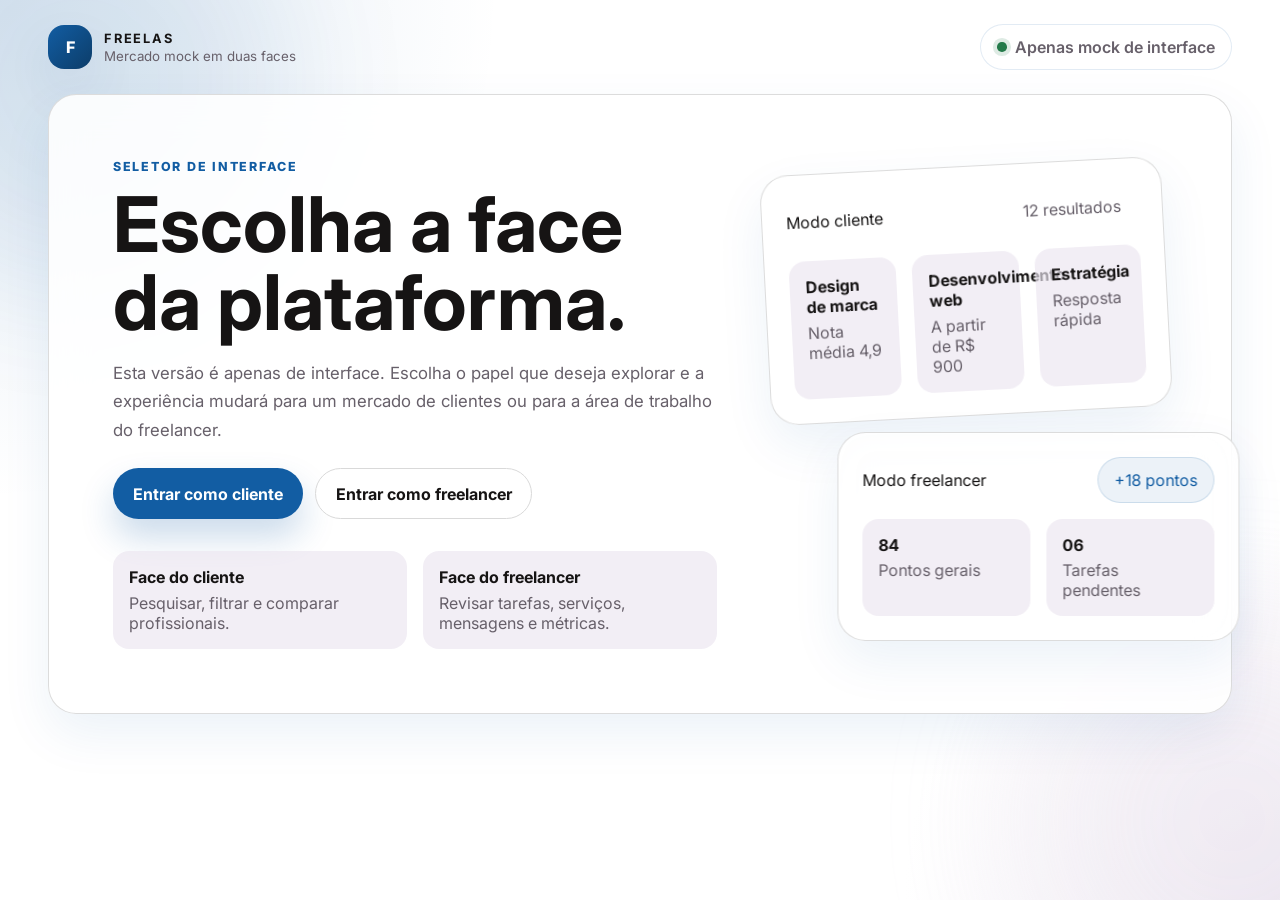
==== commit ae0101bd: "major refactor; mock" ====
--- a/index.html
+++ b/index.html
@@ -4,7 +4,7 @@
     <meta charset="UTF-8" />
     <meta name="viewport" content="width=device-width, initial-scale=1.0" />
     <meta name="description" content="Interface mock do FREELAS para clientes e freelancers." />
-    <title>FREELAS</title>
+    <title>FREELAS - Selector</title>
     <link rel="preconnect" href="https://fonts.googleapis.com" />
     <link rel="preconnect" href="https://fonts.gstatic.com" crossorigin />
     <link href="https://fonts.googleapis.com/css2?family=Inter:wght@400;500;600;700;800&display=swap" rel="stylesheet" />
@@ -24,10 +24,6 @@
       </a>
 
       <div class="topbar-actions">
-        <div class="role-pills" role="tablist" aria-label="Trocar experiência">
-          <button class="pill" type="button" data-switch-role="client">Face do cliente</button>
-          <button class="pill" type="button" data-switch-role="freelancer">Face do freelancer</button>
-        </div>
         <div class="session-badge">
           <span class="dot"></span>
           Apenas mock de interface
@@ -45,8 +41,8 @@
           </p>
 
           <div class="hero-actions">
-            <button class="cta primary" type="button" data-start-role="client">Entrar como cliente</button>
-            <button class="cta secondary" type="button" data-start-role="freelancer">Entrar como freelancer</button>
+            <button class="cta primary" type="button" id="btn-client">Entrar como cliente</button>
+            <button class="cta secondary" type="button" id="btn-freelancer">Entrar como freelancer</button>
           </div>
 
           <div class="hero-notes">
@@ -101,143 +97,10 @@
           </div>
         </div>
       </section>
-
-      <section class="experience" id="experience" hidden>
-        <section class="client-experience" id="client-experience" hidden>
-          <div class="client-toolbar surface-panel">
-            <div>
-              <p class="eyebrow">Mercado</p>
-              <h2>Encontre o profissional certo</h2>
-            </div>
-
-            <div class="toolbar-actions">
-              <label class="searchbar">
-                <span class="icon" aria-hidden="true">
-                  <svg viewBox="0 0 24 24" fill="none" stroke="currentColor" stroke-width="2" stroke-linecap="round" stroke-linejoin="round">
-                    <circle cx="11" cy="11" r="7"></circle>
-                    <path d="m20 20-3.5-3.5"></path>
-                  </svg>
-                </span>
-                <input id="client-search" type="search" placeholder="Buscar por nome, habilidade ou cidade" />
-              </label>
-
-              <button class="cta secondary filters-button" type="button" data-open-filters>Filtros</button>
-            </div>
-          </div>
-
-          <div class="client-layout">
-            <aside class="filter-sidebar surface-panel" aria-label="Filtros do mercado">
-              <div class="sidebar-title">
-                <h3>Filtros</h3>
-                <button class="text-button" type="button" data-reset-client-filters>Redefinir</button>
-              </div>
-
-              <div class="filter-group">
-                <h4>Categoria</h4>
-                <label><input type="radio" name="category" value="all" checked /> Todas</label>
-                <label><input type="radio" name="category" value="design" /> Design</label>
-                <label><input type="radio" name="category" value="development" /> Desenvolvimento</label>
-                <label><input type="radio" name="category" value="marketing" /> Marketing</label>
-                <label><input type="radio" name="category" value="writing" /> Redação</label>
-              </div>
-
-              <div class="filter-group">
-                <h4>Nota mínima</h4>
-                <input id="rating-range" type="range" min="3" max="5" step="0.5" value="4" />
-                <div class="range-labels">
-                  <span>3.0</span>
-                  <span id="rating-value">4.0+</span>
-                  <span>5.0</span>
-                </div>
-              </div>
-
-              <div class="filter-group">
-                <h4>Orçamento</h4>
-                <label><input type="checkbox" name="budget" value="starter" checked /> Inicial</label>
-                <label><input type="checkbox" name="budget" value="growth" checked /> Crescimento</label>
-                <label><input type="checkbox" name="budget" value="premium" checked /> Premium</label>
-              </div>
-            </aside>
-
-            <div class="client-results">
-              <div class="results-meta surface-panel">
-                <div>
-                  <strong id="results-count">0 profissionais</strong>
-                  <p id="results-summary">Refine sua busca para comparar talentos rapidamente.</p>
-                </div>
-
-                <label class="sorter">
-                  <span>Ordenar por</span>
-                  <select id="client-sort">
-                    <option value="recommended">Recomendados</option>
-                    <option value="rating">Maior nota</option>
-                    <option value="price">Menor preço</option>
-                    <option value="response">Resposta mais rápida</option>
-                  </select>
-                </label>
-              </div>
-
-              <div class="active-chips" id="active-client-filters" aria-live="polite"></div>
-              <div class="professional-grid" id="professional-grid"></div>
-            </div>
-
-            <aside class="spotlight surface-panel" id="professional-spotlight" aria-live="polite"></aside>
-          </div>
-        </section>
-
-        <section class="freelancer-experience" id="freelancer-experience" hidden>
-          <div class="workspace-layout">
-            <aside class="workspace-sidebar surface-panel" aria-label="Navegação da área de trabalho">
-              <div>
-                <p class="eyebrow">Área de trabalho</p>
-                <h2>Gerencie o dia</h2>
-              </div>
-
-              <nav class="workspace-nav" id="workspace-nav">
-                <button class="nav-item active" type="button" data-workspace-view="dashboard">Painel</button>
-                <button class="nav-item" type="button" data-workspace-view="services">Meus serviços</button>
-                <button class="nav-item" type="button" data-workspace-view="activities">Atividades</button>
-                <button class="nav-item" type="button" data-workspace-view="messages">Mensagens</button>
-              </nav>
-
-              <div class="sidebar-summary">
-                <strong>Pulso de hoje</strong>
-                <span>3 novos pedidos, 2 mensagens não lidas e 1 avaliação aguardando resposta.</span>
-              </div>
-            </aside>
-
-            <div class="workspace-main">
-              <div class="workspace-header surface-panel">
-                <div>
-                  <p class="eyebrow">Face do freelancer</p>
-                  <h2 id="workspace-title">Painel</h2>
-                </div>
-                <div class="workspace-switcher" role="tablist" aria-label="Visões da área de trabalho">
-                  <button class="pill active" type="button" data-workspace-view="dashboard">Painel</button>
-                  <button class="pill" type="button" data-workspace-view="services">Serviços</button>
-                  <button class="pill" type="button" data-workspace-view="activities">Atividades</button>
-                  <button class="pill" type="button" data-workspace-view="messages">Mensagens</button>
-                </div>
-              </div>
-
-              <div id="workspace-content"></div>
-            </div>
-          </div>
-        </section>
-      </section>
     </main>
 
-    <div class="drawer" id="filter-drawer" hidden>
-      <div class="drawer-backdrop" data-close-filters></div>
-      <div class="drawer-panel surface-panel" role="dialog" aria-modal="true" aria-labelledby="drawer-title">
-        <div class="drawer-head">
-          <h3 id="drawer-title">Filtros do mercado</h3>
-          <button class="icon-button" type="button" data-close-filters aria-label="Fechar filtros">✕</button>
-        </div>
-        <div id="mobile-filter-copy"></div>
-      </div>
-    </div>
-
-    <script src="app.js"></script>
+    <script src="js/data.js"></script>
+    <script src="js/utils.js"></script>
+    <script src="js/selector.js"></script>
   </body>
 </html>
